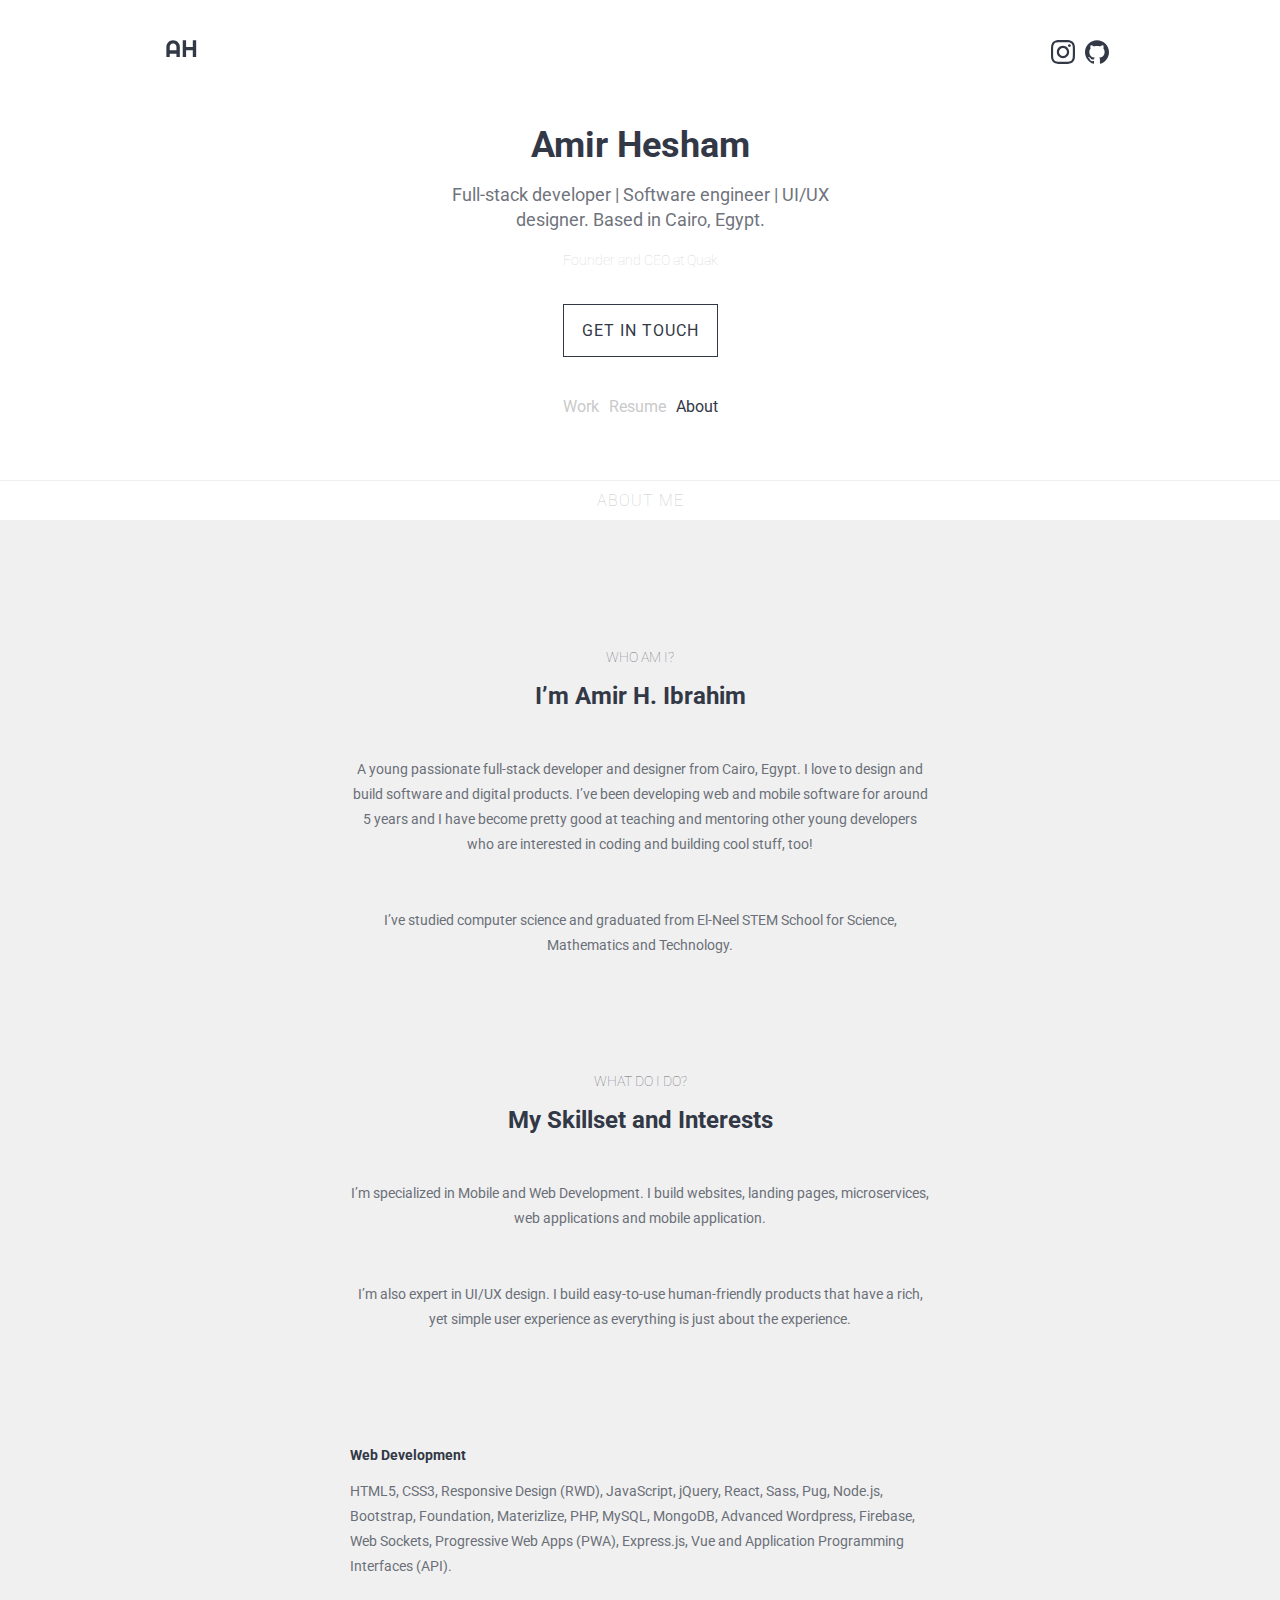
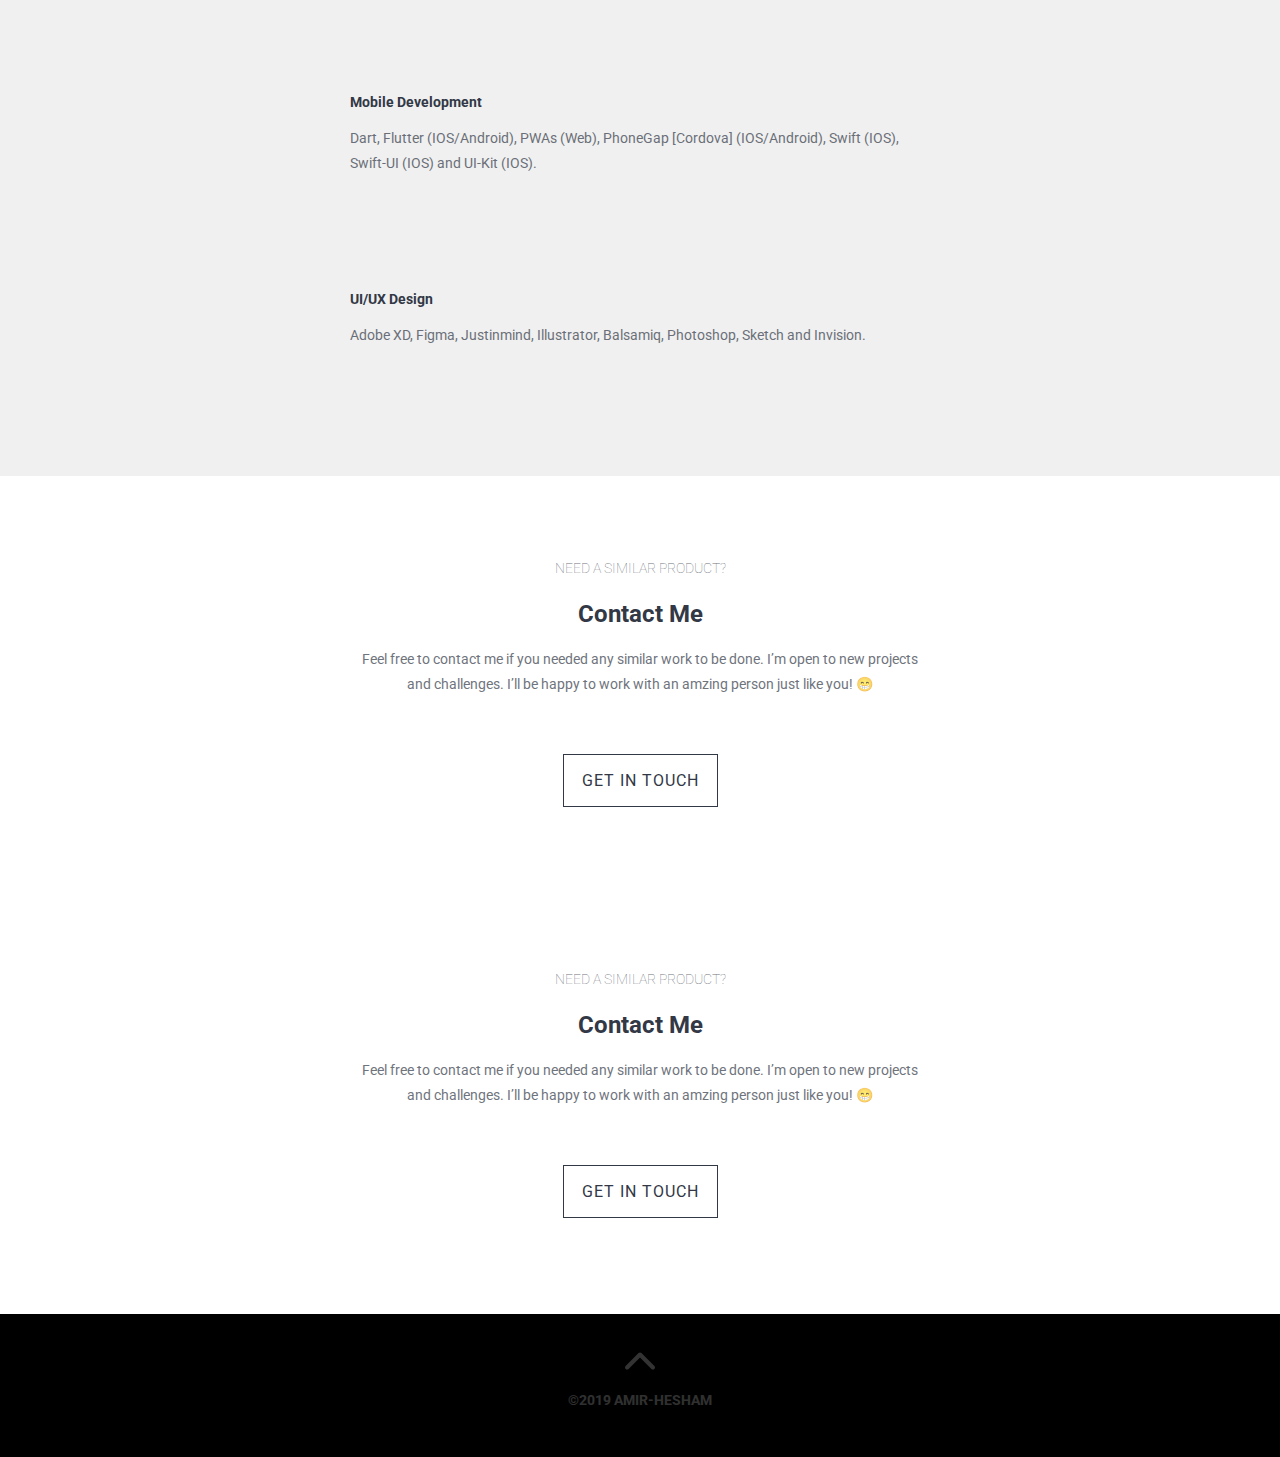
==== pages/about.html @ 783c4490 "Initial commit" ====
<!DOCTYPE html>
<html lang="en">
<head>
  <meta charset="UTF-8">
  <meta name="viewport" content="width=device-width, initial-scale=1.0">
  <meta http-equiv="X-UA-Compatible" content="ie=edge">
  <title>Amir Hesham</title>
  <link rel="stylesheet" href="../css/main.min.css">
  <link rel="apple-touch-icon" href="/img/icon-96x96.png">
  <link rel="shortcut icon" href="/img/favicon.ico" type="image/x-icon">
  <link rel="icon" href="/img/favicon.ico" type="image/x-icon">
</head>
<body>
  <header id="top">
    <nav class="navbar">
      <a href="../index.html" class="logo"><img src="/img/AH.svg" alt="Amir Hesham Logo"></a>
      <ul class="nav-items">
        <li><a href="https://www.instagram.com/amirhesham.65/" target="blank"><img src="/img/Instagram-Icon.svg" alt="Instagram-Icon"></a></li>
        <li><a href="https://github.com/amirhesham65" target="blank"><img src="/img/Github-Icon.svg" alt="Github-Icon"></a></li>
      </ul>
    </nav>
  </header>
  <main class="banner text-center">
    <div class="container">
        <h1 class="text-desktop">Amir Hesham</h1>
        <p class="text-compress-420 text-desktop">Full-stack developer | Software engineer | UI/UX designer. Based in Cairo, Egypt.</p>
        <p class="caption light-color">Founder and CEO at Quak</p>
        <br>
        <a href="#" class="btn btn-ghost center">Get in touch</a>
        <nav class="navbar">
          <ul class="nav-items center light-color">
            <li><a href="../index.html">Work</a></li>
            <li>Resume</li>
            <li class="active">About</li>
          </ul>
        </nav>
    </div>
  </main>
  <div class="banner">
    <div class="slider">
      <ul class="slider-items center">
        <li>About me</li>
      </ul>
    </div>
    <div class="light-bg sandwich">
      <div class="container-fluid">
        <div class="sandwich text-center">
          <p class="caption">WHO AM I?</p>
          <h2>I’m Amir H. Ibrahim</h2>
          <br>
          <p class="text-compress-580">A young passionate full-stack developer and designer from Cairo, Egypt. I love to design and build software and digital products. I’ve been developing web and mobile software for around 5 years and I have become pretty good at teaching and mentoring other young developers who are interested in coding and building cool stuff, too!</p>
          <br>
          <p class="text-compress-580">I’ve studied computer science and graduated from El-Neel STEM School for Science, Mathematics and Technology.</p>
        </div>     
        <br> 
        <div class="sandwich text-center">
          <p class="caption">WHAT DO I DO?</p>
          <h2>My Skillset and Interests</h2>
          <br>
          <p class="text-compress-580">I’m specialized in Mobile and Web Development. I build websites, landing pages, microservices, web applications and mobile application.</p>
          <br>
          <p class="text-compress-580">I’m also expert in UI/UX design. I build easy-to-use human-friendly products that have a rich, yet simple user experience as everything is just about the experience.</p>
        </div>
        <br>
        <div class="sandwich">
          <h3 class="text-compress-580">Web Development</h3>
          <p class="text-compress-580">HTML5, CSS3, Responsive Design (RWD), JavaScript, jQuery, React, Sass, Pug, Node.js, Bootstrap, Foundation, Materizlize, PHP, MySQL, MongoDB, Advanced Wordpress, Firebase, Web Sockets, Progressive Web Apps (PWA), Express.js, Vue and Application Programming Interfaces (API).</p>
        </div>
        <br>
        <div class="sandwich">
          <h3 class="text-compress-580">Mobile Development</h3>
          <p class="text-compress-580">Dart, Flutter (IOS/Android), PWAs (Web), PhoneGap [Cordova] (IOS/Android), Swift (IOS), Swift-UI (IOS) and UI-Kit (IOS).</p>
        </div>
        <br>
        <div class="sandwich">
          <h3 class="text-compress-580">UI/UX Design</h3>
          <p class="text-compress-580">Adobe XD, Figma, Justinmind, Illustrator, Balsamiq, Photoshop, Sketch and Invision.</p>
        </div>
      </div>
    </div>
    <div class="sandwich">
        <div class="container-fluid center text-center text-compress">
          <p class="caption center">NEED A SIMILAR PRODUCT?</p>
          <br>
          <h2 class="center">Contact Me</h2>
          <br>
          <p class="center">Feel free to contact me if you needed any similar work to be done. I’m open to new projects and challenges. I’ll be happy to work with an amzing person just like you! 😁</p>
          <br>
          <br>
          <br>
          <a href="#" class="btn btn-ghost center">Get in touch</a>
        </div>
      </div>
      <div class="sandwich">
          <div class="container-fluid center text-center text-compress">
            <p class="caption center">NEED A SIMILAR PRODUCT?</p>
            <br>
            <h2 class="center">Contact Me</h2>
            <br>
            <p class="center">Feel free to contact me if you needed any similar work to be done. I’m open to new projects and challenges. I’ll be happy to work with an amzing person just like you! 😁</p>
            <br>
            <br>
            <br>
            <a href="#" class="btn btn-ghost center">Get in touch</a>
          </div>
        </div>
  </div>
  <footer class="dark-bg sandwich">
    <a href="#top"><img src="/img/up.svg" class="center" alt="Go Up"></a>
    <p class="caption text-center dim">©2019 AMIR-HESHAM</p>
  </footer>
</body>
</html>
---- css/main.min.css ----
@import url("https://fonts.googleapis.com/css?family=Roboto:300,400,700&display=swap");*{margin:0;padding:0;outline:0;border:0;-webkit-box-sizing:border-box;box-sizing:border-box;color:#323846;font-family:'Roboto', sans-serif;font-weight:normal;text-decoration:none;list-style-type:none}html,body{height:100%;scroll-behavior:smooth}h1,h2{font-size:24px;font-weight:bold;margin:12px 0}h3{font-size:14px;font-weight:bold}p{font-size:14px;line-height:25px;opacity:0.7}img{display:block}a{color:#CACACA}b,strong{font-weight:bold}.navbar{display:-webkit-box;display:-ms-flexbox;display:flex;-webkit-box-pack:justify;-ms-flex-pack:justify;justify-content:space-between;max-width:980px;margin:0 auto;padding:2.5rem 1rem 0 1rem}.nav-items{display:-webkit-box;display:-ms-flexbox;display:flex}.nav-items li{margin:0 5px;color:inherit;cursor:pointer}.banner{background:#fff;padding:1rem 0}.container{margin:1rem auto;padding:1rem 1rem}.text-center{text-align:center}.caption{margin:12px 0;font-weight:100}.light-color{color:#CACACA}.btn{text-align:center;display:block;background:#eee;padding:1rem;max-width:155px;text-transform:uppercase}.btn-ghost{background:0;border:1px solid #323846;color:#323846;letter-spacing:1px;-webkit-transition:0.3s all ease-out;transition:0.3s all ease-out}.btn-ghost:hover{background:#323846;color:#F0F0F0}.center{margin:0 auto}.active{color:#323846 !important}.light-bg{background:#F0F0F0}.light-bg *{color:#323846}.dark-bg{background:#000}.dark-bg *{color:#F0F0F0}.slider{padding:10px 20px;border-top:1px solid #F0F0F0;border-bottom:1px solid #F0F0F0}.slider .slider-items{max-width:600px;margin:0 auto;display:-webkit-box;display:-ms-flexbox;display:flex;-ms-flex-wrap:wrap;flex-wrap:wrap;-ms-flex-pack:distribute;justify-content:space-around}.slider .slider-items li{color:#CACACA;letter-spacing:1px;text-transform:uppercase;font-weight:100}.container-fluid{max-width:900px;margin:0 auto;padding:3rem 1rem}.btn-link{font-weight:bold;text-transform:uppercase;letter-spacing:1px;font-size:14px;display:block;margin:1rem 0}.responsive-img-lg{max-width:300px;height:auto;margin-top:2rem;margin-bottom:2rem}.sandwich{padding:2rem 0}.grid{display:-webkit-box;display:-ms-flexbox;display:flex;-ms-flex-wrap:wrap;flex-wrap:wrap;-ms-flex-pack:distribute;justify-content:space-around;-webkit-box-align:center;-ms-flex-align:center;align-items:center}.grid .grid-item h2,.grid .grid-item p{max-width:300px}.underline{text-decoration:underline}.center-mobile{display:block;margin:0 auto}.text-compress h1,.text-compress h2,.text-compress h3,.text-compress p{max-width:580px}.text-compress-280{max-width:280px;margin:1rem auto}.text-compress-420{max-width:420px;margin:1rem auto}.text-compress-580{max-width:580px;margin:1rem auto}.dim{opacity:0.2;font-weight:bold}@media screen and (min-width: 750px){.responsive-img-lg{max-width:400px}.center-mobile{margin:0}.flip-desktop{-webkit-box-orient:horizontal;-webkit-box-direction:reverse;-ms-flex-direction:row-reverse;flex-direction:row-reverse}h1.text-desktop{font-size:36px}p.text-desktop{font-size:18px}}
/*# sourceMappingURL=main.min.css.map */
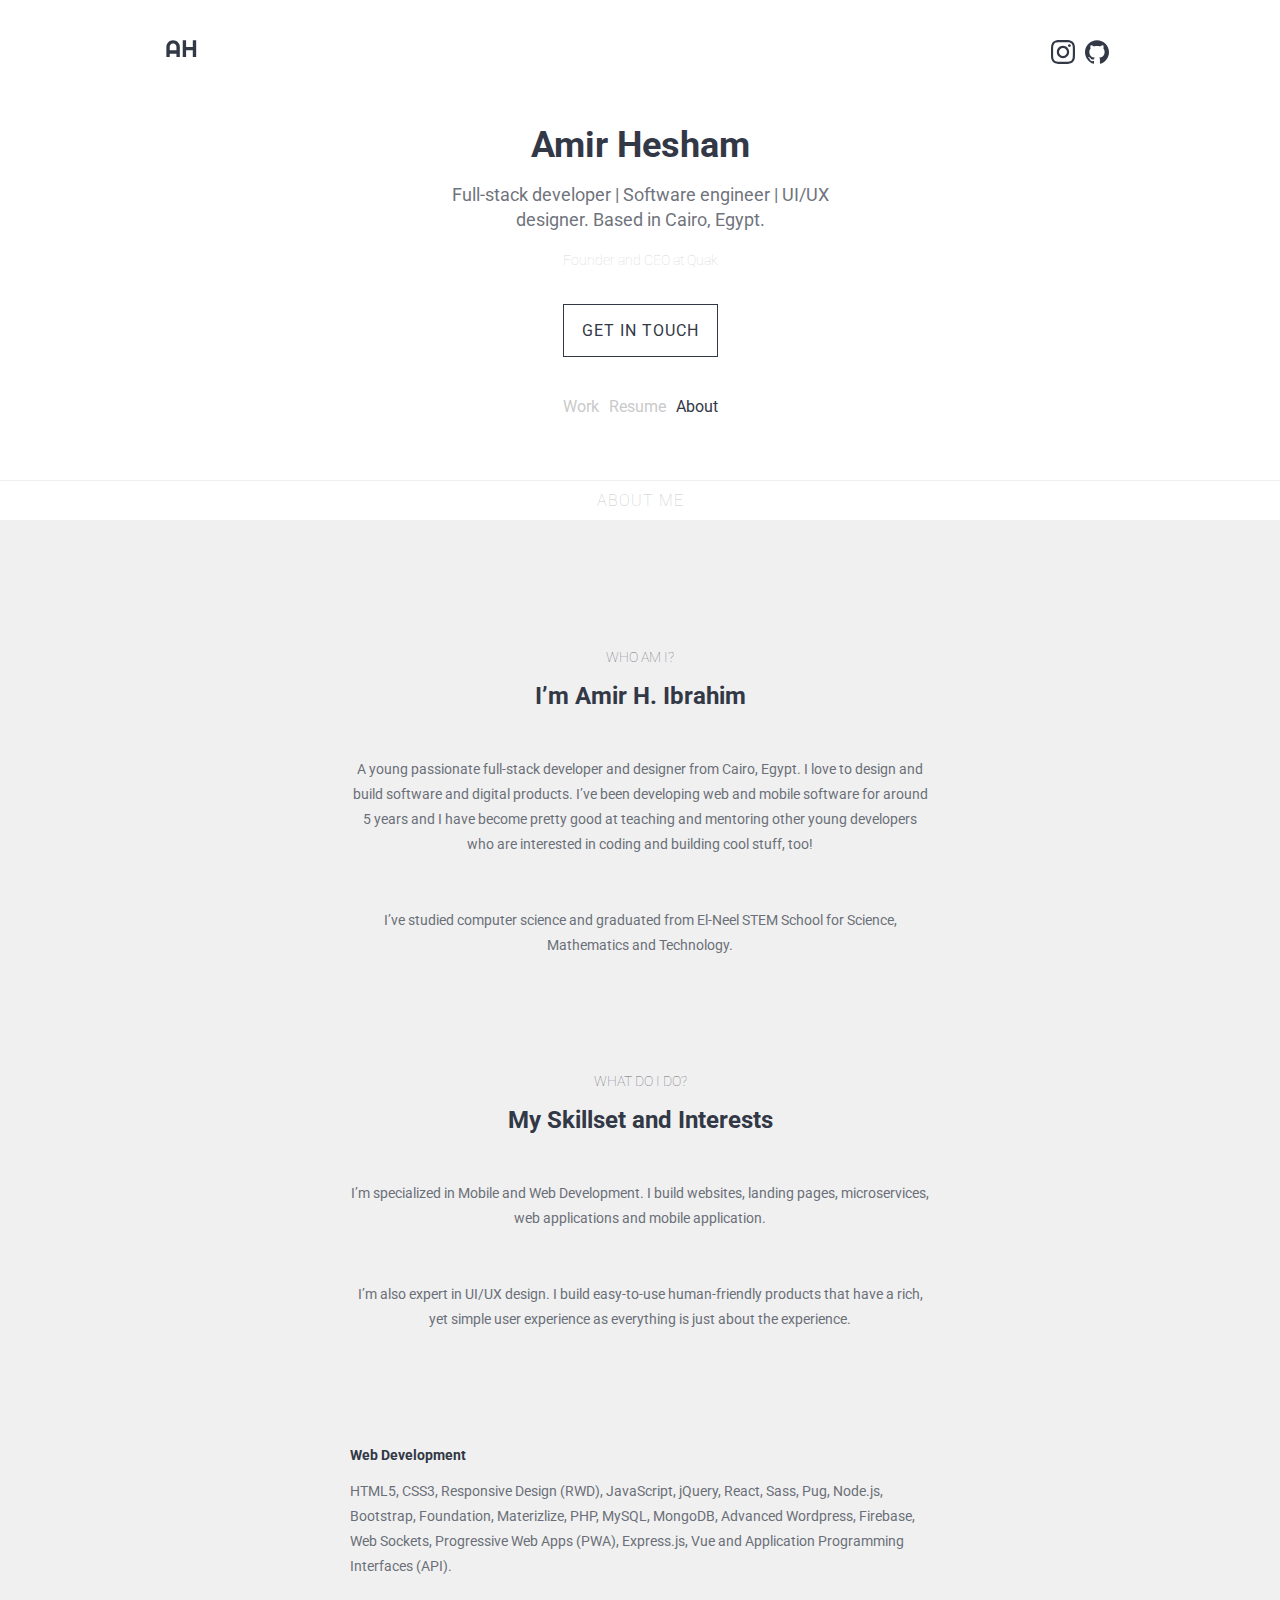
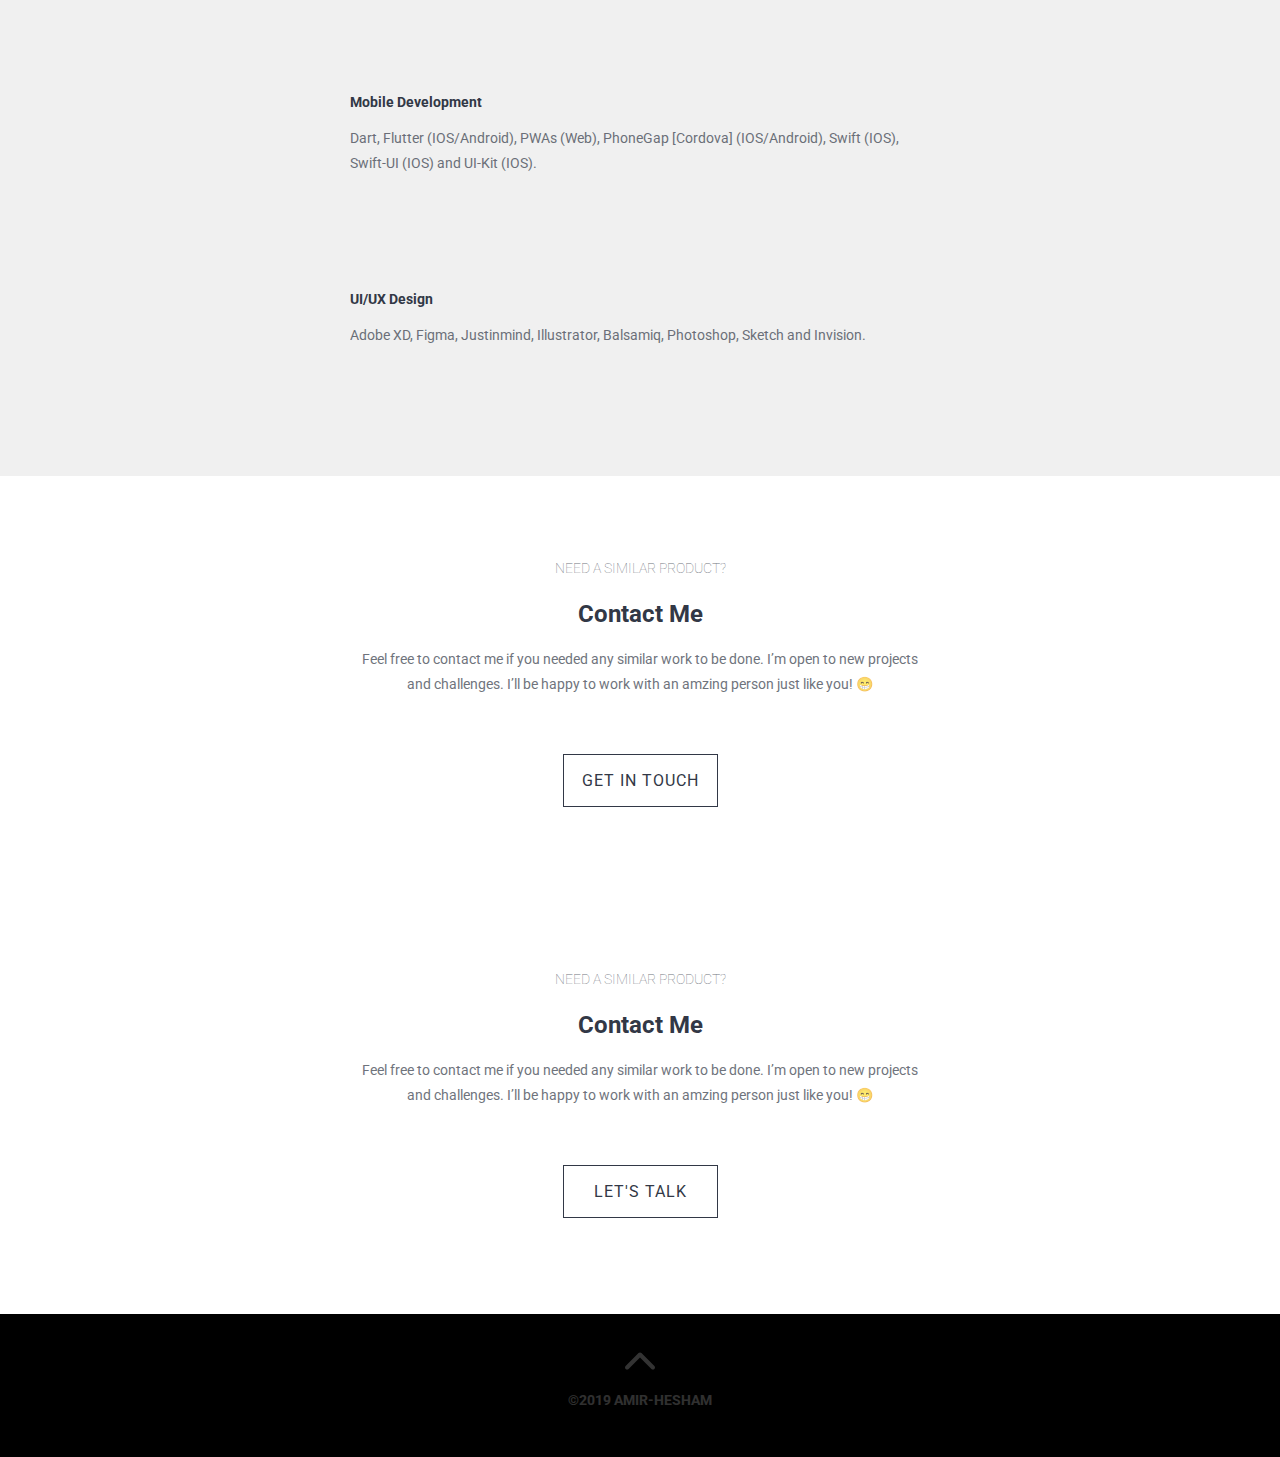
==== commit d93e82b6: "Added th CTA in all the pages" ====
--- a/pages/about.html
+++ b/pages/about.html
@@ -101,7 +101,7 @@
             <br>
             <br>
             <br>
-            <a href="#" class="btn btn-ghost center">Get in touch</a>
+            <a href="https://calendly.com/amirhesham65" class="btn btn-ghost center" target="blank">Let's Talk</a>
           </div>
         </div>
   </div>
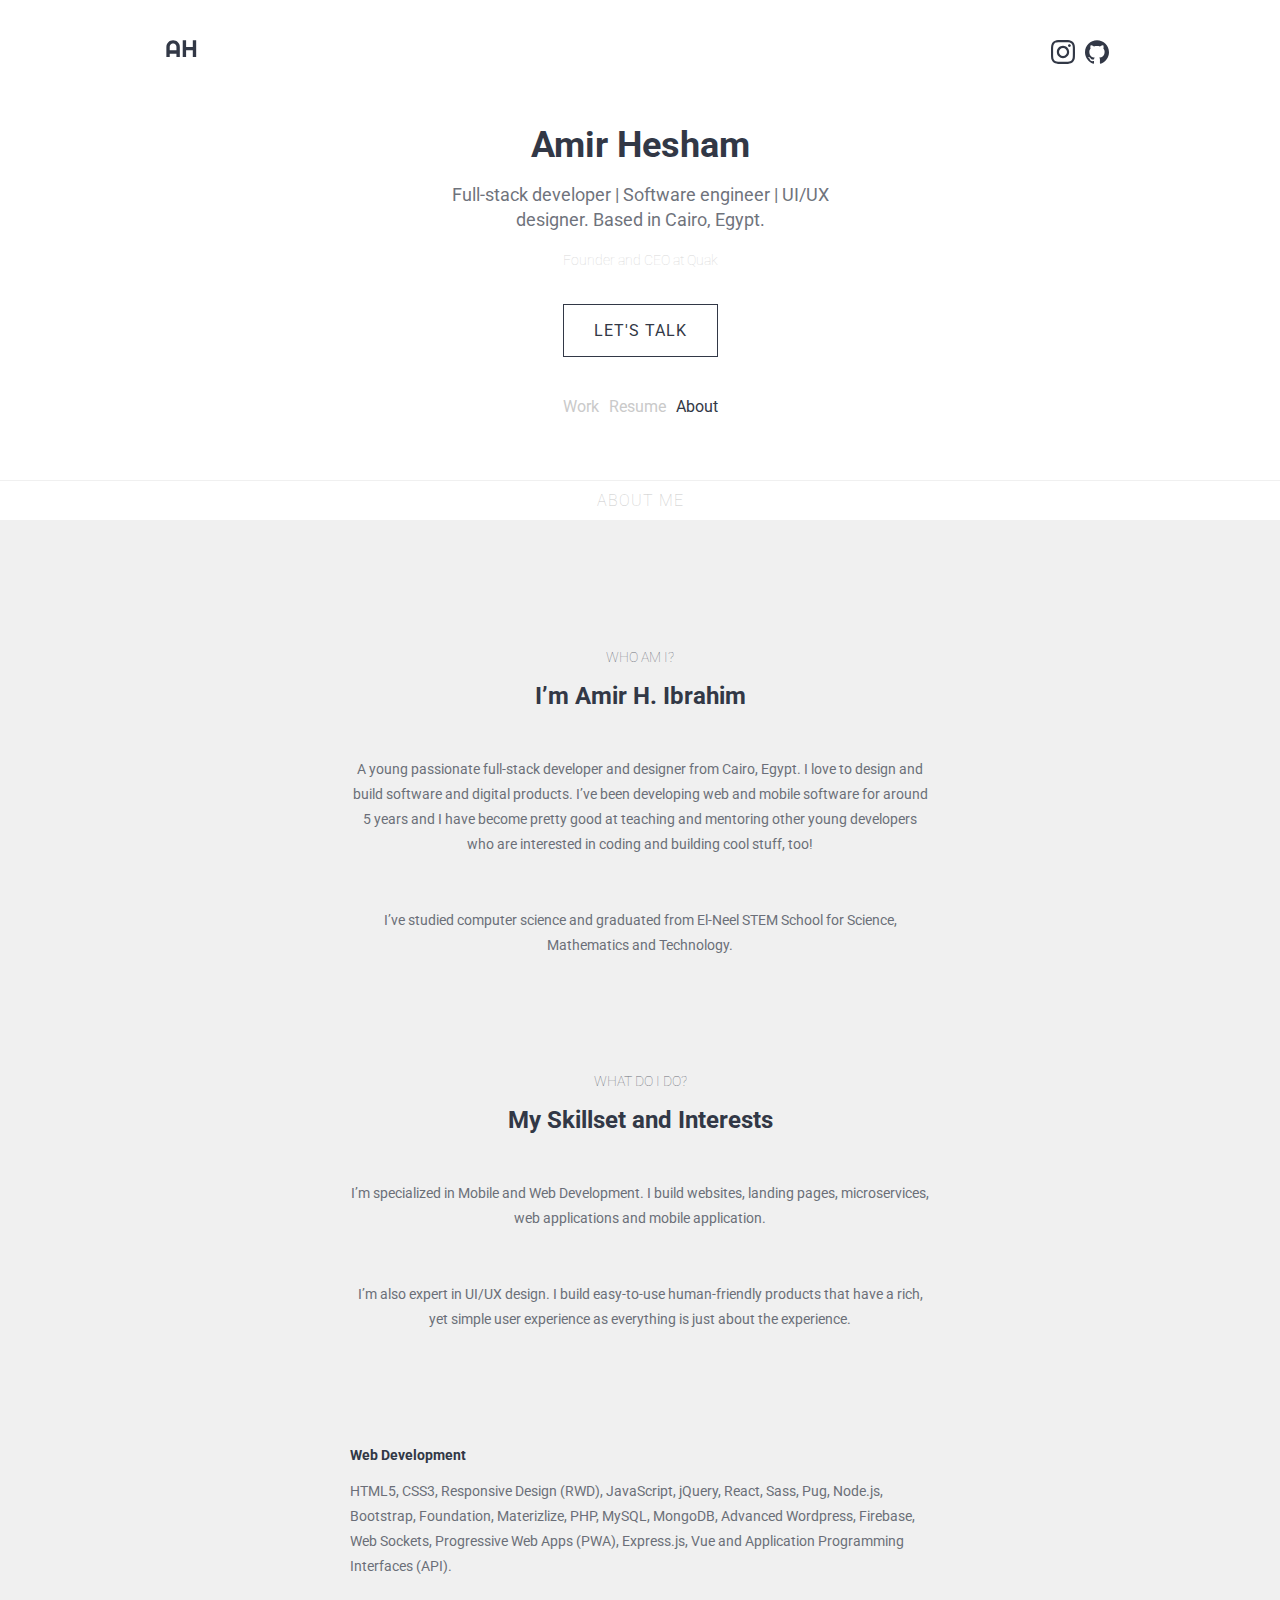
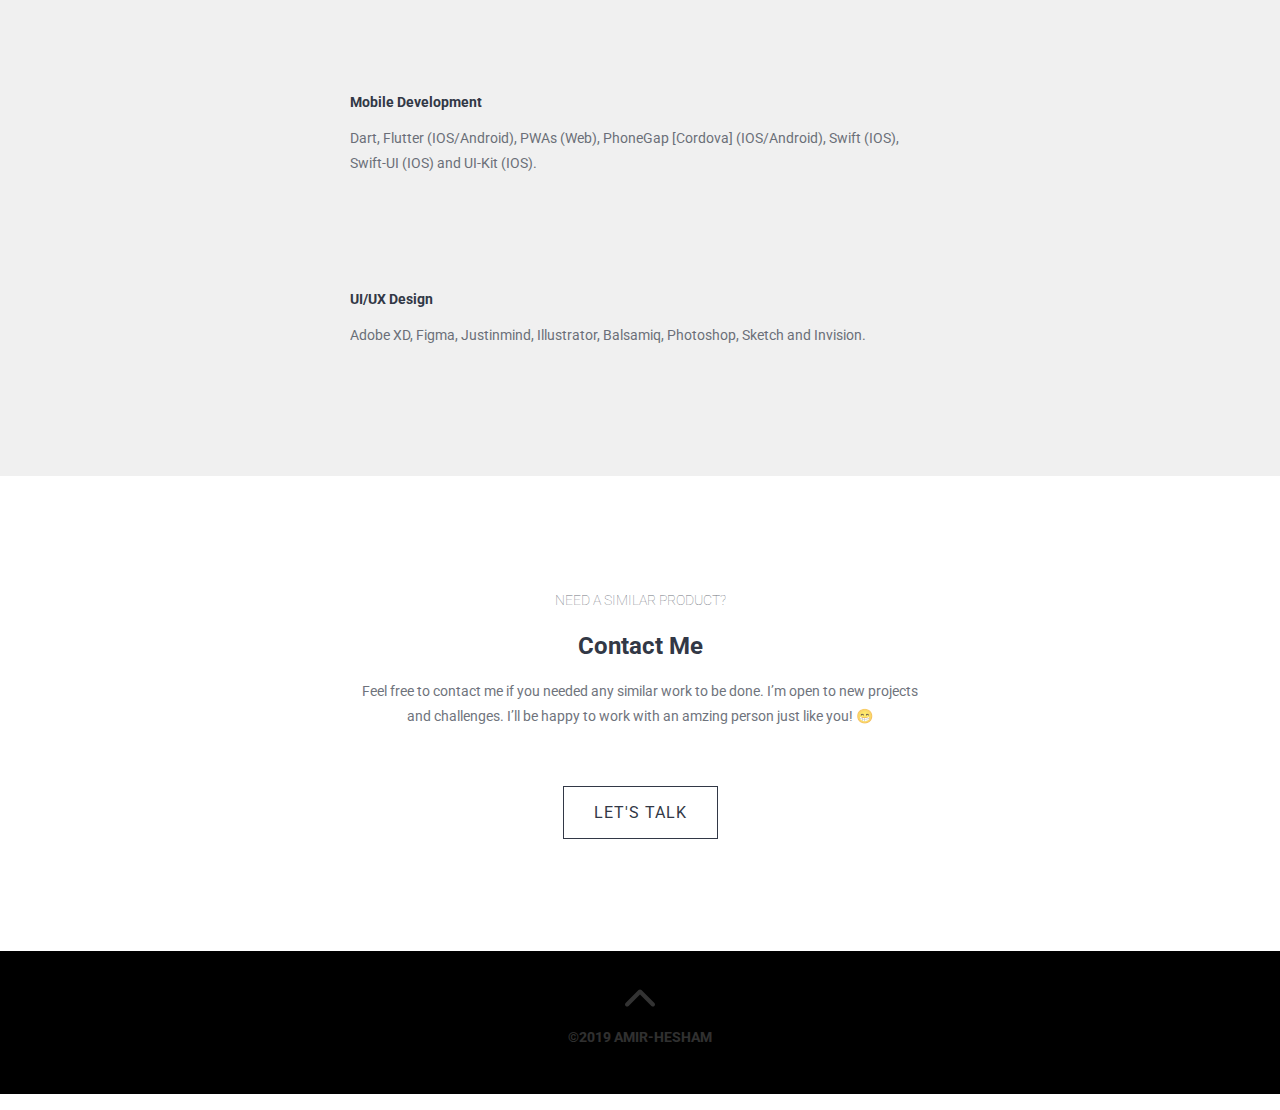
==== commit f92179ee: "Some additinal edits.." ====
--- a/pages/about.html
+++ b/pages/about.html
@@ -26,7 +26,7 @@
         <p class="text-compress-420 text-desktop">Full-stack developer | Software engineer | UI/UX designer. Based in Cairo, Egypt.</p>
         <p class="caption light-color">Founder and CEO at Quak</p>
         <br>
-        <a href="#" class="btn btn-ghost center">Get in touch</a>
+        <a href="https://calendly.com/amirhesham65" class="btn btn-ghost center" target="blank">Let's Talk</a>
         <nav class="navbar">
           <ul class="nav-items center light-color">
             <li><a href="../index.html">Work</a></li>
@@ -79,18 +79,6 @@
       </div>
     </div>
     <div class="sandwich">
-        <div class="container-fluid center text-center text-compress">
-          <p class="caption center">NEED A SIMILAR PRODUCT?</p>
-          <br>
-          <h2 class="center">Contact Me</h2>
-          <br>
-          <p class="center">Feel free to contact me if you needed any similar work to be done. I’m open to new projects and challenges. I’ll be happy to work with an amzing person just like you! 😁</p>
-          <br>
-          <br>
-          <br>
-          <a href="#" class="btn btn-ghost center">Get in touch</a>
-        </div>
-      </div>
       <div class="sandwich">
           <div class="container-fluid center text-center text-compress">
             <p class="caption center">NEED A SIMILAR PRODUCT?</p>
